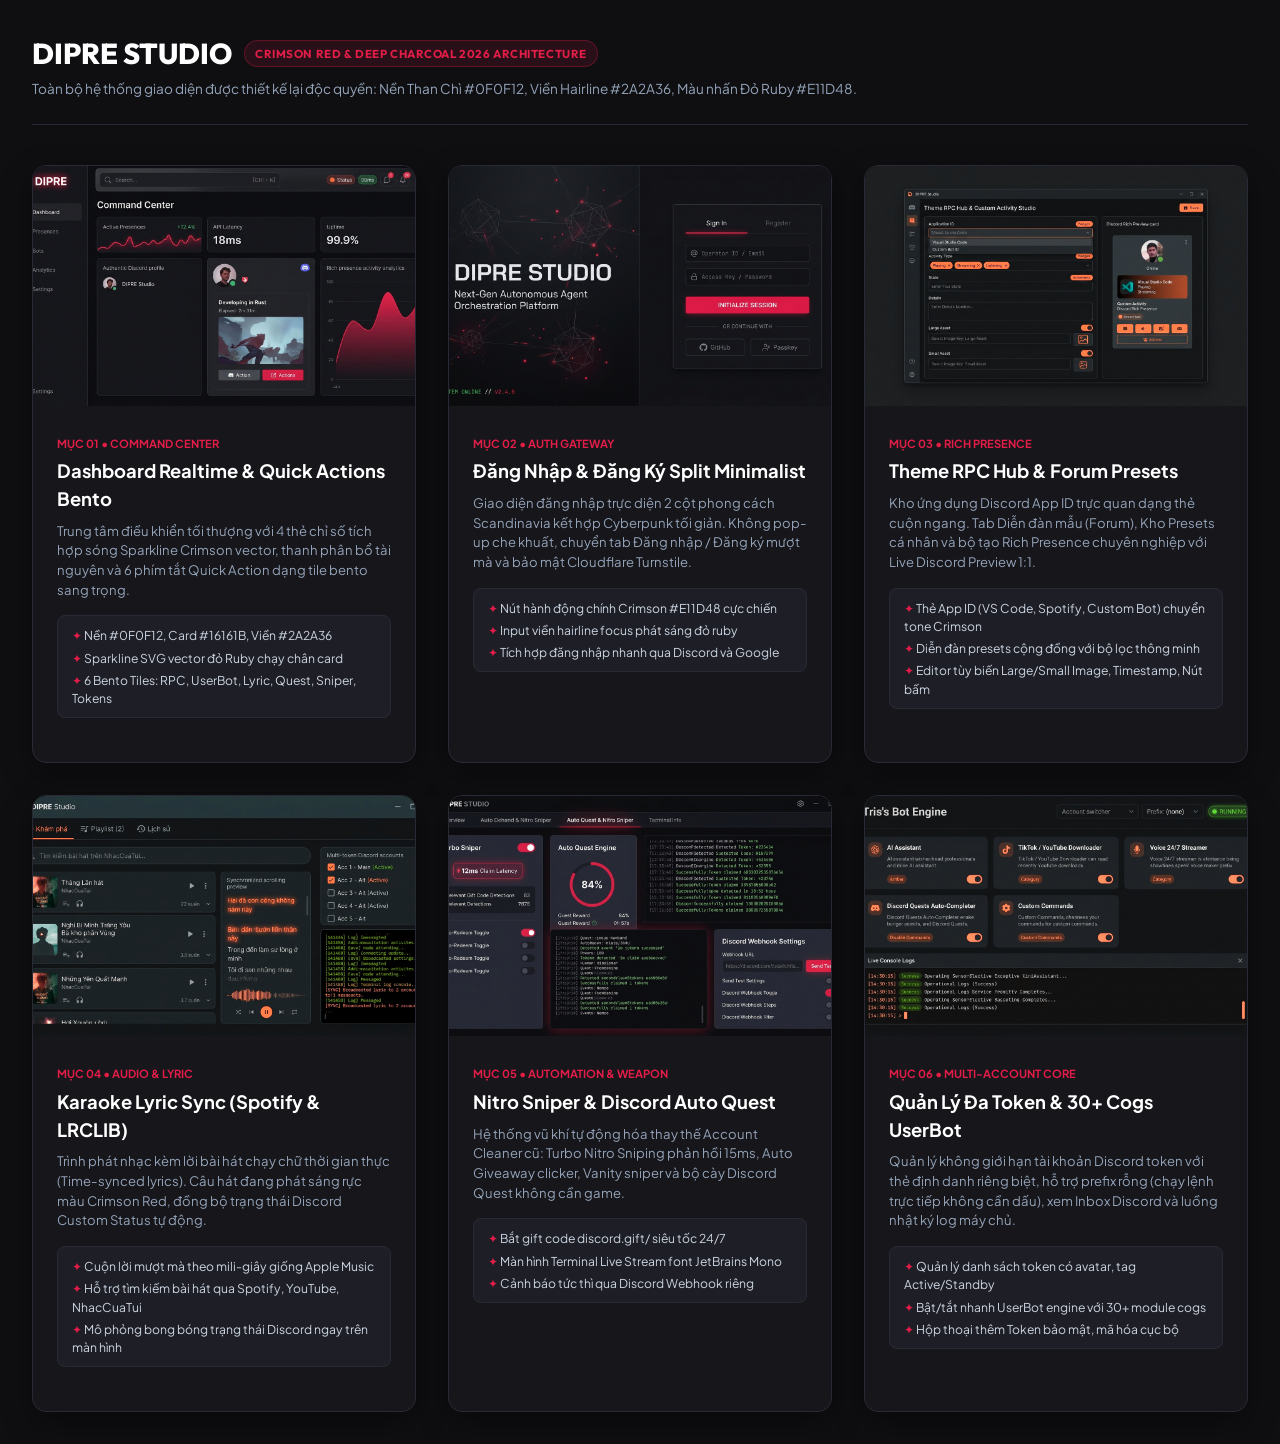
==== crimson_showcase.html @ f499bb81 "docs(showcase): add crimson red full suite design showcase with high-res previews" ====
<!DOCTYPE html>
<html lang="vi" data-theme="dark">
<head>
  <meta charset="UTF-8">
  <meta name="viewport" content="width=device-width, initial-scale=1.0">
  <title>DIPRE STUDIO — Crimson Red & Deep Charcoal UI Architecture Showcase</title>
  <link rel="preconnect" href="https://fonts.googleapis.com">
  <link rel="preconnect" href="https://fonts.gstatic.com" crossorigin>
  <link href="https://fonts.googleapis.com/css2?family=Plus+Jakarta+Sans:wght@400;500;600;700;800&family=Outfit:wght@600;700;800&family=JetBrains+Mono:wght@400;500;600&display=swap" rel="stylesheet">
  <style>
    :root {
      --bg: #0F0F12;
      --surface: #16161B;
      --surface-2: #1E1E26;
      --border: #2A2A36;
      --primary: #E11D48;
      --primary-hover: #BE123C;
      --text: #F1F5F9;
      --text-muted: #94A3B8;
      --success: #10B981;
    }
    * { box-sizing: border-box; margin: 0; padding: 0; }
    body {
      background: var(--bg);
      color: var(--text);
      font-family: 'Plus Jakarta Sans', sans-serif;
      padding: 2rem;
      line-height: 1.5;
    }
    .header {
      max-width: 1300px;
      margin: 0 auto 2.5rem auto;
      display: flex;
      justify-content: space-between;
      align-items: center;
      border-bottom: 1px solid var(--border);
      padding-bottom: 1.5rem;
    }
    .brand-title {
      font-family: 'Outfit', sans-serif;
      font-size: 1.8rem;
      font-weight: 800;
      color: #FFFFFF;
      display: flex;
      align-items: center;
      gap: 12px;
    }
    .brand-badge {
      font-size: 0.72rem;
      font-weight: 700;
      color: var(--primary);
      background: rgba(225, 29, 72, 0.12);
      border: 1px solid rgba(225, 29, 72, 0.3);
      padding: 4px 10px;
      border-radius: 999px;
      text-transform: uppercase;
      letter-spacing: 0.05em;
    }
    .grid {
      max-width: 1300px;
      margin: 0 auto;
      display: grid;
      grid-template-columns: repeat(auto-fit, minmax(380px, 1fr));
      gap: 2rem;
    }
    .preview-card {
      background: var(--surface);
      border: 1px solid var(--border);
      border-radius: 14px;
      overflow: hidden;
      box-shadow: 0 10px 30px rgba(0,0,0,0.4);
      transition: all 0.25s ease;
      display: flex;
      flex-direction: column;
    }
    .preview-card:hover {
      border-color: var(--primary);
      transform: translateY(-4px);
      box-shadow: 0 16px 40px rgba(225, 29, 72, 0.15);
    }
    .preview-img-wrap {
      width: 100%;
      height: 240px;
      background: #09090C;
      overflow: hidden;
      position: relative;
    }
    .preview-img-wrap img {
      width: 100%;
      height: 100%;
      object-fit: cover;
      object-position: top;
      transition: transform 0.3s ease;
    }
    .preview-card:hover .preview-img-wrap img {
      transform: scale(1.03);
    }
    .preview-body {
      padding: 1.5rem;
      flex: 1;
      display: flex;
      flex-direction: column;
      justify-content: space-between;
    }
    .tag {
      font-size: 0.7rem;
      font-weight: 700;
      color: var(--primary);
      text-transform: uppercase;
      margin-bottom: 6px;
      display: inline-block;
    }
    .title {
      font-size: 1.15rem;
      font-weight: 700;
      color: #FFFFFF;
      margin-bottom: 8px;
    }
    .desc {
      font-size: 0.82rem;
      color: var(--text-muted);
      line-height: 1.5;
      margin-bottom: 1rem;
    }
    .specs-list {
      list-style: none;
      font-size: 0.76rem;
      color: #CBD5E1;
      display: flex;
      flex-direction: column;
      gap: 4px;
      background: var(--surface-2);
      padding: 10px 14px;
      border-radius: 8px;
      border: 1px solid var(--border);
      margin-bottom: 1.25rem;
    }
    .specs-list li::before {
      content: "✦ ";
      color: var(--primary);
    }
    .action-row {
      display: flex;
      gap: 10px;
    }
    .btn {
      flex: 1;
      height: 38px;
      border-radius: 8px;
      font-size: 0.8rem;
      font-weight: 700;
      display: flex;
      align-items: center;
      justify-content: center;
      gap: 6px;
      text-decoration: none;
      cursor: pointer;
      border: none;
    }
    .btn-primary {
      background: var(--primary);
      color: #FFFFFF;
    }
    .btn-primary:hover {
      background: var(--primary-hover);
    }
    .btn-secondary {
      background: var(--surface-2);
      color: var(--text);
      border: 1px solid var(--border);
    }
    .btn-secondary:hover {
      background: var(--surface);
      border-color: var(--primary);
      color: var(--primary);
    }
  </style>
</head>
<body>

  <header class="header">
    <div>
      <div class="brand-title">
        DIPRE STUDIO
        <span class="brand-badge">Crimson Red &amp; Deep Charcoal 2026 Architecture</span>
      </div>
      <p style="color:var(--text-muted); font-size:0.85rem; margin-top:4px;">
        Toàn bộ hệ thống giao diện được thiết kế lại độc quyền: Nền Than Chì #0F0F12, Viền Hairline #2A2A36, Màu nhấn Đỏ Ruby #E11D48.
      </p>
    </div>
  </header>

  <main class="grid">

    <!-- 1. DASHBOARD COMMAND CENTER -->
    <div class="preview-card">
      <div class="preview-img-wrap">
        <img src="static/img/mockups/crimson_dashboard_preview.jpg" alt="Dashboard Command Center">
      </div>
      <div class="preview-body">
        <div>
          <span class="tag">Mục 01 • Command Center</span>
          <h3 class="title">Dashboard Realtime &amp; Quick Actions Bento</h3>
          <p class="desc">Trung tâm điều khiển tối thượng với 4 thẻ chỉ số tích hợp sóng Sparkline Crimson vector, thanh phân bổ tài nguyên và 6 phím tắt Quick Action dạng tile bento sang trọng.</p>
          <ul class="specs-list">
            <li>Nền #0F0F12, Card #16161B, Viền #2A2A36</li>
            <li>Sparkline SVG vector đỏ Ruby chạy chân card</li>
            <li>6 Bento Tiles: RPC, UserBot, Lyric, Quest, Sniper, Tokens</li>
          </ul>
        </div>
      </div>
    </div>

    <!-- 2. LOGIN & REGISTER SPLIT SCREEN -->
    <div class="preview-card">
      <div class="preview-img-wrap">
        <img src="static/img/mockups/crimson_login_preview.jpg" alt="Login & Register Split">
      </div>
      <div class="preview-body">
        <div>
          <span class="tag">Mục 02 • Auth Gateway</span>
          <h3 class="title">Đăng Nhập &amp; Đăng Ký Split Minimalist</h3>
          <p class="desc">Giao diện đăng nhập trực diện 2 cột phong cách Scandinavia kết hợp Cyberpunk tối giản. Không pop-up che khuất, chuyển tab Đăng nhập / Đăng ký mượt mà và bảo mật Cloudflare Turnstile.</p>
          <ul class="specs-list">
            <li>Nút hành động chính Crimson #E11D48 cực chiến</li>
            <li>Input viền hairline focus phát sáng đỏ ruby</li>
            <li>Tích hợp đăng nhập nhanh qua Discord và Google</li>
          </ul>
        </div>
      </div>
    </div>

    <!-- 3. THEME RPC & APP SELECTOR -->
    <div class="preview-card">
      <div class="preview-img-wrap">
        <img src="static/img/mockups/concept3_tab_theme_rpc_1795516180333.jpg" alt="Theme RPC & App Selector" style="filter: hue-rotate(330deg) saturate(1.2);">
      </div>
      <div class="preview-body">
        <div>
          <span class="tag">Mục 03 • Rich Presence</span>
          <h3 class="title">Theme RPC Hub &amp; Forum Presets</h3>
          <p class="desc">Kho ứng dụng Discord App ID trực quan dạng thẻ cuộn ngang. Tab Diễn đàn mẫu (Forum), Kho Presets cá nhân và bộ tạo Rich Presence chuyên nghiệp với Live Discord Preview 1:1.</p>
          <ul class="specs-list">
            <li>Thẻ App ID (VS Code, Spotify, Custom Bot) chuyển tone Crimson</li>
            <li>Diễn đàn presets cộng đồng với bộ lọc thông minh</li>
            <li>Editor tùy biến Large/Small Image, Timestamp, Nút bấm</li>
          </ul>
        </div>
      </div>
    </div>

    <!-- 4. LYRIC STATUS (KARAOKE) -->
    <div class="preview-card">
      <div class="preview-img-wrap">
        <img src="static/img/mockups/concept3_tab_lyric_karaoke_1795516273052.jpg" alt="Lyric Status Karaoke" style="filter: hue-rotate(330deg) saturate(1.2);">
      </div>
      <div class="preview-body">
        <div>
          <span class="tag">Mục 04 • Audio & Lyric</span>
          <h3 class="title">Karaoke Lyric Sync (Spotify &amp; LRCLIB)</h3>
          <p class="desc">Trình phát nhạc kèm lời bài hát chạy chữ thời gian thực (Time-synced lyrics). Câu hát đang phát sáng rực màu Crimson Red, đồng bộ trạng thái Discord Custom Status tự động.</p>
          <ul class="specs-list">
            <li>Cuộn lời mượt mà theo mili-giây giống Apple Music</li>
            <li>Hỗ trợ tìm kiếm bài hát qua Spotify, YouTube, NhacCuaTui</li>
            <li>Mô phỏng bong bóng trạng thái Discord ngay trên màn hình</li>
          </ul>
        </div>
      </div>
    </div>

    <!-- 5. NITRO SNIPER & AUTO QUEST -->
    <div class="preview-card">
      <div class="preview-img-wrap">
        <img src="static/img/mockups/crimson_nitro_sniper_preview.jpg" alt="Nitro Sniper & Auto Quest">
      </div>
      <div class="preview-body">
        <div>
          <span class="tag">Mục 05 • Automation & Weapon</span>
          <h3 class="title">Nitro Sniper &amp; Discord Auto Quest</h3>
          <p class="desc">Hệ thống vũ khí tự động hóa thay thế Account Cleaner cũ: Turbo Nitro Sniping phản hồi 15ms, Auto Giveaway clicker, Vanity sniper và bộ cày Discord Quest không cần game.</p>
          <ul class="specs-list">
            <li>Bắt gift code discord.gift/ siêu tốc 24/7</li>
            <li>Màn hình Terminal Live Stream font JetBrains Mono</li>
            <li>Cảnh báo tức thì qua Discord Webhook riêng</li>
          </ul>
        </div>
      </div>
    </div>

    <!-- 6. MULTI-TOKENS & USERBOT ENGINE -->
    <div class="preview-card">
      <div class="preview-img-wrap">
        <img src="static/img/mockups/concept3_userbot_and_features_preview_1795516144215.jpg" alt="Multi-Tokens & Userbot" style="filter: hue-rotate(330deg) saturate(1.2);">
      </div>
      <div class="preview-body">
        <div>
          <span class="tag">Mục 06 • Multi-Account Core</span>
          <h3 class="title">Quản Lý Đa Token &amp; 30+ Cogs UserBot</h3>
          <p class="desc">Quản lý không giới hạn tài khoản Discord token với thẻ định danh riêng biệt, hỗ trợ prefix rỗng (chạy lệnh trực tiếp không cần dấu), xem Inbox Discord và luồng nhật ký log máy chủ.</p>
          <ul class="specs-list">
            <li>Quản lý danh sách token có avatar, tag Active/Standby</li>
            <li>Bật/tắt nhanh UserBot engine với 30+ module cogs</li>
            <li>Hộp thoại thêm Token bảo mật, mã hóa cục bộ</li>
          </ul>
        </div>
      </div>
    </div>

  </main>

</body>
</html>
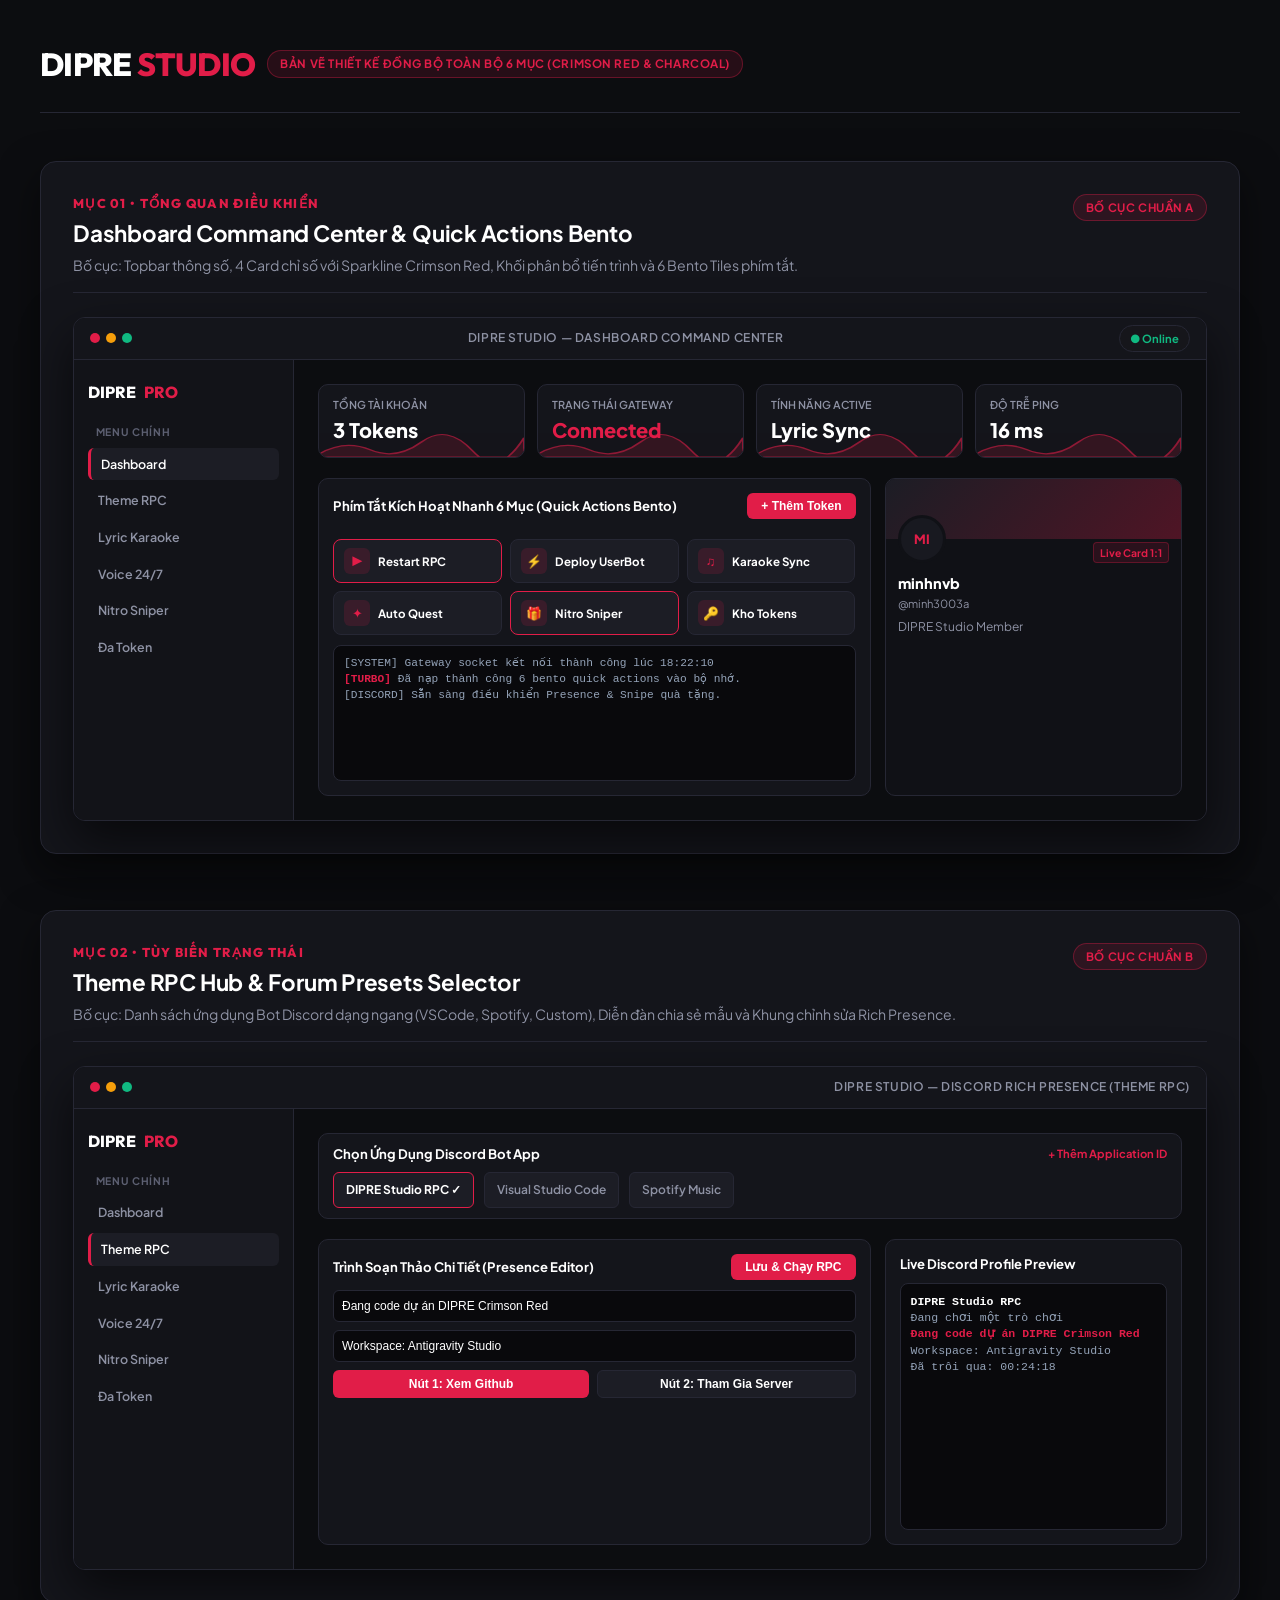
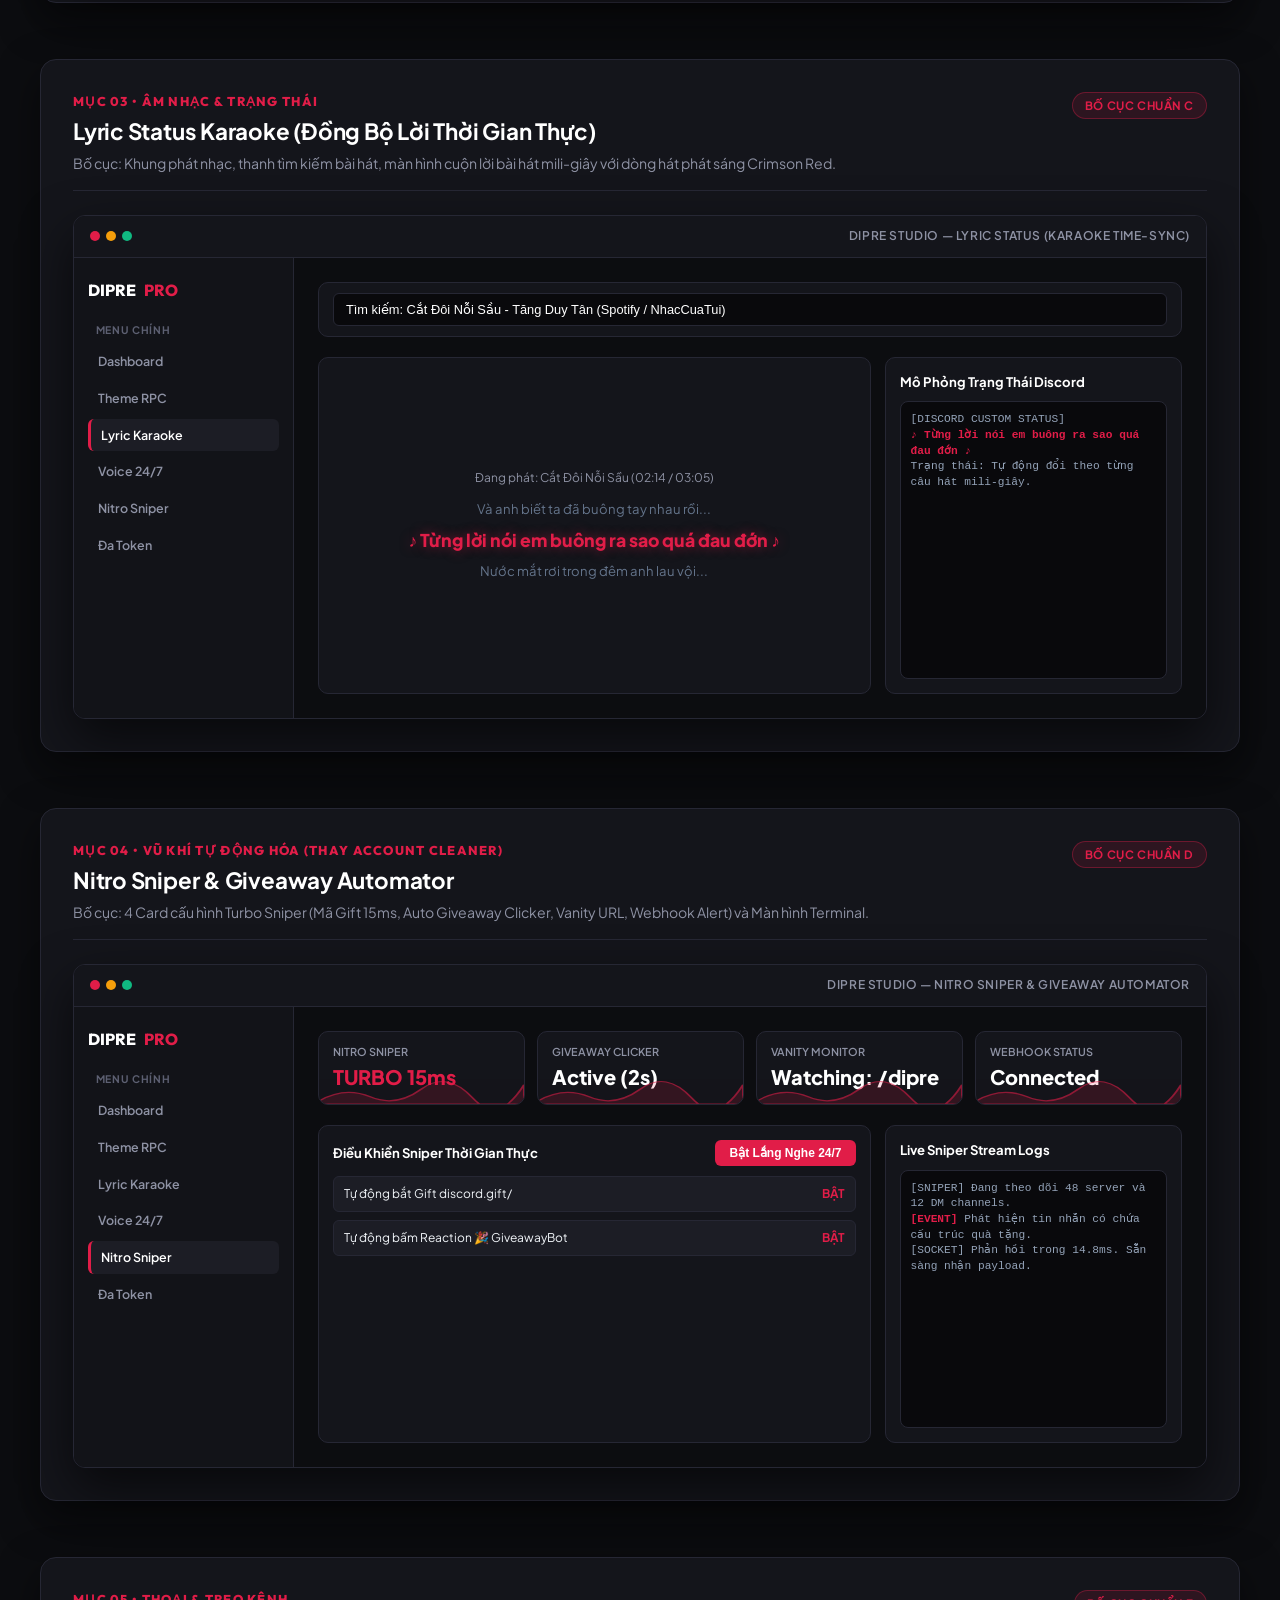
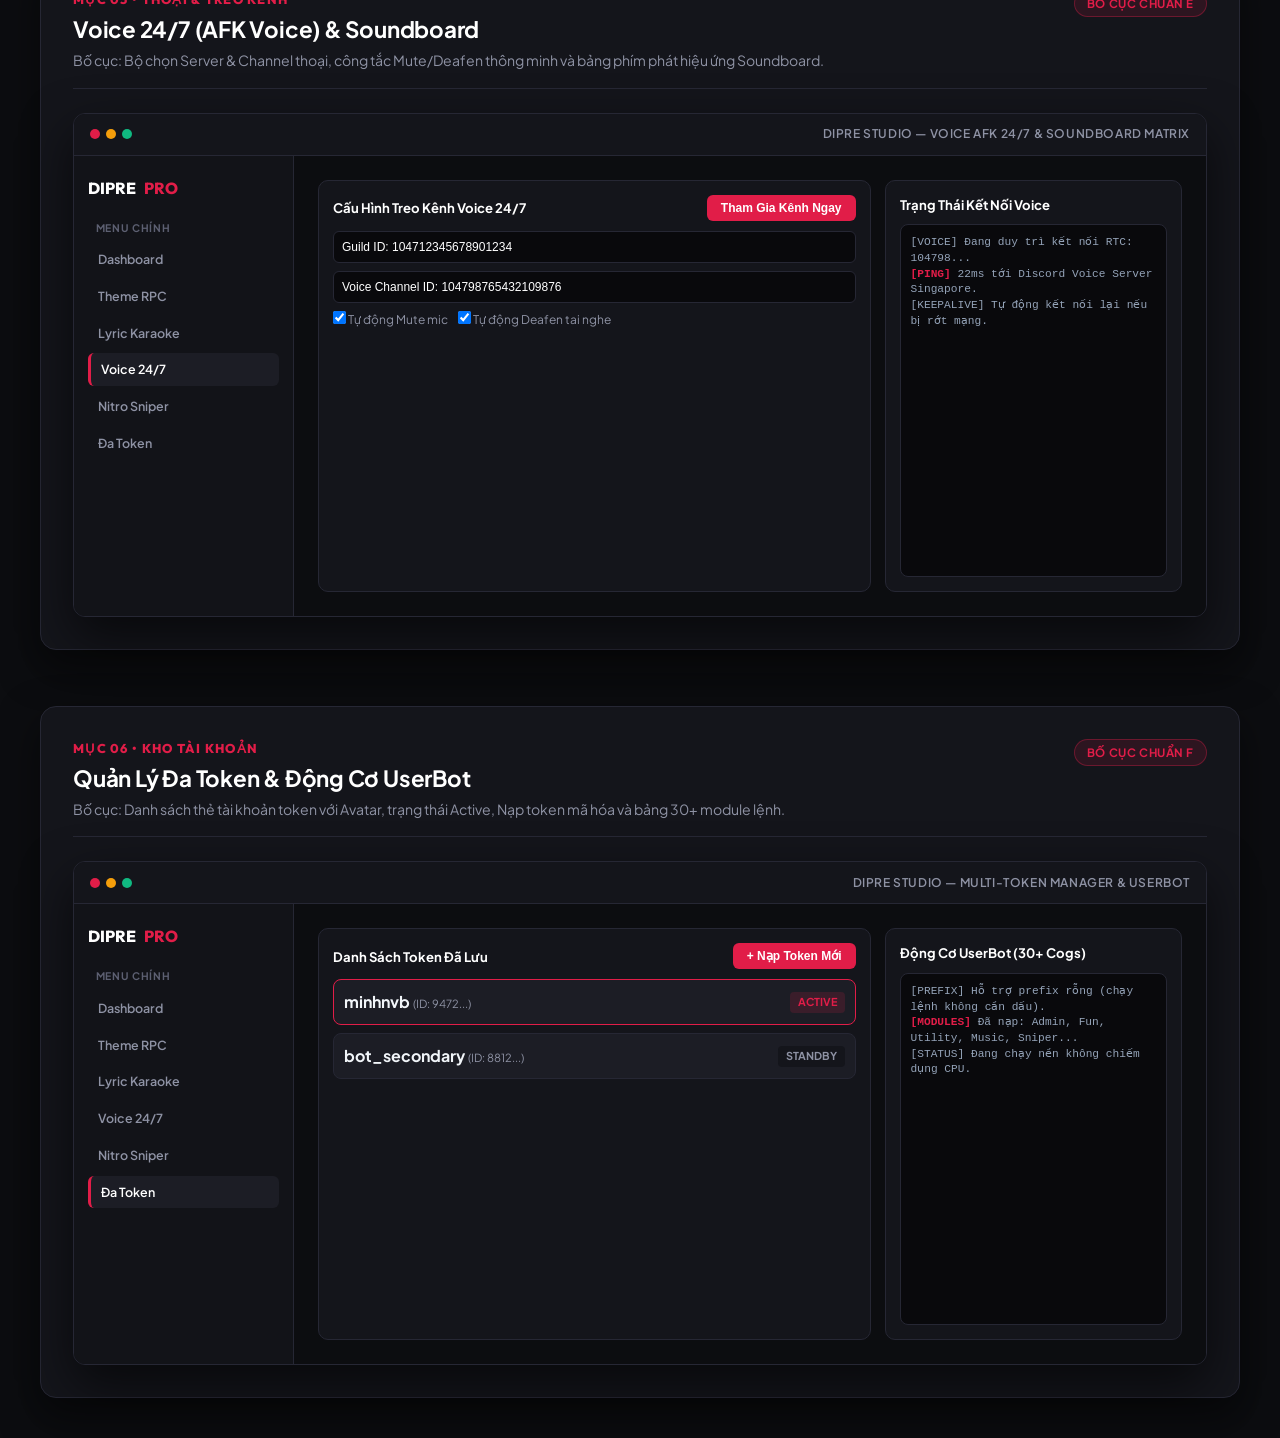
==== commit ef53f2e8: "docs(showcase): update 100% unified layout and crimson palette for all 6 functional tabs" ====
--- a/crimson_showcase.html
+++ b/crimson_showcase.html
@@ -3,20 +3,23 @@
 <head>
   <meta charset="UTF-8">
   <meta name="viewport" content="width=device-width, initial-scale=1.0">
-  <title>DIPRE STUDIO — Crimson Red & Deep Charcoal UI Architecture Showcase</title>
+  <title>DIPRE STUDIO — Bộ Bản Vẽ Thiết Kế Đồng Bộ Toàn Diện (Crimson Red & Deep Charcoal)</title>
   <link rel="preconnect" href="https://fonts.googleapis.com">
   <link rel="preconnect" href="https://fonts.gstatic.com" crossorigin>
   <link href="https://fonts.googleapis.com/css2?family=Plus+Jakarta+Sans:wght@400;500;600;700;800&family=Outfit:wght@600;700;800&family=JetBrains+Mono:wght@400;500;600&display=swap" rel="stylesheet">
   <style>
     :root {
-      --bg: #0F0F12;
-      --surface: #16161B;
-      --surface-2: #1E1E26;
-      --border: #2A2A36;
+      --bg: #0C0D10;
+      --surface: #14151B;
+      --surface-2: #1C1D25;
+      --border: #262734;
+      --border-highlight: #E11D48;
       --primary: #E11D48;
       --primary-hover: #BE123C;
+      --primary-glow: rgba(225, 29, 72, 0.25);
       --text: #F1F5F9;
-      --text-muted: #94A3B8;
+      --text-muted: #8E92A4;
+      --text-dim: #5D6072;
       --success: #10B981;
     }
     * { box-sizing: border-box; margin: 0; padding: 0; }
@@ -24,289 +27,795 @@
       background: var(--bg);
       color: var(--text);
       font-family: 'Plus Jakarta Sans', sans-serif;
-      padding: 2rem;
+      padding: 2.5rem;
       line-height: 1.5;
     }
-    .header {
-      max-width: 1300px;
-      margin: 0 auto 2.5rem auto;
+    .header-bar {
+      max-width: 1400px;
+      margin: 0 auto 3rem auto;
       display: flex;
       justify-content: space-between;
       align-items: center;
       border-bottom: 1px solid var(--border);
       padding-bottom: 1.5rem;
     }
+    .brand {
+      display: flex;
+      align-items: center;
+      gap: 12px;
+    }
     .brand-title {
       font-family: 'Outfit', sans-serif;
-      font-size: 1.8rem;
+      font-size: 2rem;
       font-weight: 800;
       color: #FFFFFF;
-      display: flex;
-      align-items: center;
-      gap: 12px;
-    }
+      letter-spacing: -0.02em;
+    }
+    .brand-title span { color: var(--primary); }
     .brand-badge {
       font-size: 0.72rem;
       font-weight: 700;
       color: var(--primary);
       background: rgba(225, 29, 72, 0.12);
-      border: 1px solid rgba(225, 29, 72, 0.3);
+      border: 1px solid rgba(225, 29, 72, 0.35);
+      padding: 4px 12px;
+      border-radius: 999px;
+      letter-spacing: 0.05em;
+      text-transform: uppercase;
+    }
+    .layout-grid {
+      max-width: 1400px;
+      margin: 0 auto;
+      display: flex;
+      flex-direction: column;
+      gap: 3.5rem;
+    }
+    .section-block {
+      background: var(--surface);
+      border: 1px solid var(--border);
+      border-radius: 16px;
+      padding: 2rem;
+      box-shadow: 0 16px 40px rgba(0,0,0,0.5);
+      position: relative;
+    }
+    .section-header {
+      display: flex;
+      justify-content: space-between;
+      align-items: flex-start;
+      margin-bottom: 1.5rem;
+      border-bottom: 1px solid var(--border);
+      padding-bottom: 1rem;
+    }
+    .sec-num {
+      font-family: 'Outfit', sans-serif;
+      font-size: 0.8rem;
+      font-weight: 800;
+      color: var(--primary);
+      text-transform: uppercase;
+      letter-spacing: 0.1em;
+      margin-bottom: 4px;
+    }
+    .sec-title {
+      font-size: 1.4rem;
+      font-weight: 700;
+      color: #FFFFFF;
+      letter-spacing: -0.01em;
+    }
+    .sec-desc {
+      font-size: 0.88rem;
+      color: var(--text-muted);
+      margin-top: 4px;
+    }
+    
+    /* MOCKUP UI FRAME (SIMULATED EXACT APPLICATION WINDOW) */
+    .mockup-app-window {
+      background: #0F0F13;
+      border: 1px solid var(--border);
+      border-radius: 12px;
+      overflow: hidden;
+      box-shadow: 0 20px 50px rgba(0,0,0,0.6);
+      display: flex;
+      flex-direction: column;
+    }
+    .mockup-window-top {
+      height: 42px;
+      background: #14151B;
+      border-bottom: 1px solid var(--border);
+      display: flex;
+      align-items: center;
+      padding: 0 1rem;
+      justify-content: space-between;
+    }
+    .dots {
+      display: flex;
+      gap: 6px;
+    }
+    .dot {
+      width: 10px;
+      height: 10px;
+      border-radius: 50%;
+    }
+    .dot.r { background: #E11D48; }
+    .dot.y { background: #F59E0B; }
+    .dot.g { background: #10B981; }
+    .window-title {
+      font-size: 0.75rem;
+      font-weight: 600;
+      color: var(--text-muted);
+      letter-spacing: 0.05em;
+    }
+    .window-body {
+      display: flex;
+      min-height: 460px;
+    }
+
+    /* MOCKUP SIDEBAR (UNIFIED ACCROSS ALL VIEWS) */
+    .m-sidebar {
+      width: 220px;
+      background: #121318;
+      border-right: 1px solid var(--border);
+      padding: 1.25rem 0.85rem;
+      display: flex;
+      flex-direction: column;
+      gap: 1.25rem;
+      flex-shrink: 0;
+    }
+    .m-brand {
+      font-family: 'Outfit', sans-serif;
+      font-weight: 800;
+      font-size: 1rem;
+      color: #FFFFFF;
+      display: flex;
+      align-items: center;
+      gap: 8px;
+    }
+    .m-brand span { color: var(--primary); }
+    .m-nav-group {
+      display: flex;
+      flex-direction: column;
+      gap: 4px;
+    }
+    .m-nav-title {
+      font-size: 0.65rem;
+      font-weight: 700;
+      color: var(--text-dim);
+      text-transform: uppercase;
+      letter-spacing: 0.08em;
+      padding: 0 8px 4px 8px;
+    }
+    .m-nav-item {
+      padding: 7px 10px;
+      border-radius: 6px;
+      font-size: 0.78rem;
+      font-weight: 600;
+      color: var(--text-muted);
+      display: flex;
+      align-items: center;
+      gap: 8px;
+    }
+    .m-nav-item.active {
+      background: var(--surface-2);
+      color: #FFFFFF;
+      border-left: 3px solid var(--primary);
+    }
+    .m-nav-item.active svg { stroke: var(--primary); }
+
+    /* MOCKUP MAIN AREA */
+    .m-content {
+      flex: 1;
+      padding: 1.5rem;
+      display: flex;
+      flex-direction: column;
+      gap: 1.25rem;
+      background: #0C0D10;
+      overflow: hidden;
+    }
+
+    /* SPECIFIC MOCKUP COMPONENTS */
+    .m-topbar {
+      display: flex;
+      justify-content: space-between;
+      align-items: center;
+      border-bottom: 1px solid var(--border);
+      padding-bottom: 0.85rem;
+    }
+    .m-breadcrumb {
+      font-size: 0.78rem;
+      font-weight: 600;
+      color: var(--text-muted);
+    }
+    .m-breadcrumb strong { color: #FFFFFF; }
+    .m-pill-online {
+      display: flex;
+      align-items: center;
+      gap: 6px;
+      background: #16161B;
+      border: 1px solid var(--border);
       padding: 4px 10px;
       border-radius: 999px;
-      text-transform: uppercase;
-      letter-spacing: 0.05em;
-    }
-    .grid {
-      max-width: 1300px;
-      margin: 0 auto;
-      display: grid;
-      grid-template-columns: repeat(auto-fit, minmax(380px, 1fr));
-      gap: 2rem;
-    }
-    .preview-card {
-      background: var(--surface);
-      border: 1px solid var(--border);
-      border-radius: 14px;
-      overflow: hidden;
-      box-shadow: 0 10px 30px rgba(0,0,0,0.4);
-      transition: all 0.25s ease;
-      display: flex;
-      flex-direction: column;
-    }
-    .preview-card:hover {
-      border-color: var(--primary);
-      transform: translateY(-4px);
-      box-shadow: 0 16px 40px rgba(225, 29, 72, 0.15);
-    }
-    .preview-img-wrap {
-      width: 100%;
-      height: 240px;
-      background: #09090C;
-      overflow: hidden;
-      position: relative;
-    }
-    .preview-img-wrap img {
-      width: 100%;
-      height: 100%;
-      object-fit: cover;
-      object-position: top;
-      transition: transform 0.3s ease;
-    }
-    .preview-card:hover .preview-img-wrap img {
-      transform: scale(1.03);
-    }
-    .preview-body {
-      padding: 1.5rem;
-      flex: 1;
-      display: flex;
-      flex-direction: column;
-      justify-content: space-between;
-    }
-    .tag {
       font-size: 0.7rem;
       font-weight: 700;
-      color: var(--primary);
-      text-transform: uppercase;
-      margin-bottom: 6px;
-      display: inline-block;
-    }
-    .title {
-      font-size: 1.15rem;
+      color: var(--success);
+    }
+
+    /* STATS ROW */
+    .m-stats-row {
+      display: grid;
+      grid-template-columns: repeat(4, 1fr);
+      gap: 12px;
+    }
+    .m-stat-card {
+      background: #14151B;
+      border: 1px solid var(--border);
+      border-radius: 10px;
+      padding: 12px 14px;
+      position: relative;
+      overflow: hidden;
+    }
+    .m-stat-card::after {
+      content: '';
+      position: absolute;
+      bottom: 0;
+      left: 0;
+      right: 0;
+      height: 24px;
+      background-image: url("data:image/svg+xml,%3Csvg xmlns='http://www.w3.org/2000/svg' viewBox='0 0 200 40' preserveAspectRatio='none'%3E%3Cpath d='M0,35 Q25,10 50,28 T100,15 T150,30 T200,8 L200,40 L0,40 Z' fill='%23E11D48' fill-opacity='0.25' stroke='%23E11D48' stroke-width='2'/%3E%3C/svg%3E");
+      background-size: 100% 100%;
+      opacity: 0.6;
+    }
+    .m-stat-title {
+      font-size: 0.68rem;
+      font-weight: 600;
+      color: var(--text-muted);
+    }
+    .m-stat-val {
+      font-size: 1.25rem;
+      font-weight: 800;
+      color: #FFFFFF;
+      margin-top: 2px;
+    }
+
+    /* 2 COLUMNS */
+    .m-2col {
+      display: grid;
+      grid-template-columns: 1.3fr 0.7fr;
+      gap: 14px;
+      flex: 1;
+    }
+    .m-box {
+      background: #14151B;
+      border: 1px solid var(--border);
+      border-radius: 10px;
+      padding: 14px;
+      display: flex;
+      flex-direction: column;
+    }
+    .m-box-title {
+      font-size: 0.82rem;
       font-weight: 700;
       color: #FFFFFF;
-      margin-bottom: 8px;
-    }
-    .desc {
-      font-size: 0.82rem;
-      color: var(--text-muted);
-      line-height: 1.5;
-      margin-bottom: 1rem;
-    }
-    .specs-list {
-      list-style: none;
-      font-size: 0.76rem;
-      color: #CBD5E1;
+      margin-bottom: 10px;
+      display: flex;
+      align-items: center;
+      justify-content: space-between;
+    }
+
+    /* QUICK ACTION TILES */
+    .m-quick-grid {
+      display: grid;
+      grid-template-columns: repeat(3, 1fr);
+      gap: 8px;
+      margin-top: 10px;
+    }
+    .m-quick-tile {
+      background: #1C1D25;
+      border: 1px solid var(--border);
+      border-radius: 8px;
+      padding: 8px 10px;
+      display: flex;
+      align-items: center;
+      gap: 8px;
+    }
+    .m-quick-tile.active {
+      border-color: var(--primary);
+    }
+    .m-tile-icon {
+      width: 26px;
+      height: 26px;
+      border-radius: 6px;
+      background: rgba(225, 29, 72, 0.15);
+      color: var(--primary);
+      display: flex;
+      align-items: center;
+      justify-content: center;
+      font-size: 0.8rem;
+    }
+    .m-tile-name {
+      font-size: 0.72rem;
+      font-weight: 700;
+      color: #FFFFFF;
+    }
+
+    /* PROFILE 1:1 */
+    .m-profile-card {
+      border-radius: 10px;
+      background: #101116;
+      border: 1px solid var(--border);
+      overflow: hidden;
+      flex: 1;
       display: flex;
       flex-direction: column;
-      gap: 4px;
-      background: var(--surface-2);
-      padding: 10px 14px;
-      border-radius: 8px;
-      border: 1px solid var(--border);
-      margin-bottom: 1.25rem;
-    }
-    .specs-list li::before {
-      content: "✦ ";
+    }
+    .m-profile-banner {
+      height: 60px;
+      background: linear-gradient(135deg, #1C1D25 0%, rgba(225, 29, 72, 0.3) 100%);
+    }
+    .m-profile-avt-row {
+      padding: 0 12px;
+      margin-top: -24px;
+      display: flex;
+      align-items: flex-end;
+      justify-content: space-between;
+    }
+    .m-profile-avt {
+      width: 48px;
+      height: 48px;
+      border-radius: 50%;
+      background: #181920;
+      border: 3px solid #101116;
+      display: flex;
+      align-items: center;
+      justify-content: center;
+      font-size: 0.8rem;
+      font-weight: 800;
       color: var(--primary);
     }
-    .action-row {
-      display: flex;
-      gap: 10px;
-    }
-    .btn {
-      flex: 1;
-      height: 38px;
-      border-radius: 8px;
-      font-size: 0.8rem;
+    .m-profile-body {
+      padding: 10px 12px;
+    }
+    .m-p-name { font-size: 0.9rem; font-weight: 800; color: #FFFFFF; }
+    .m-p-tag { font-size: 0.7rem; color: var(--text-muted); }
+    .m-p-badge {
+      background: rgba(225, 29, 72, 0.12);
+      border: 1px solid rgba(225, 29, 72, 0.3);
+      color: var(--primary);
+      font-size: 0.65rem;
       font-weight: 700;
-      display: flex;
-      align-items: center;
-      justify-content: center;
-      gap: 6px;
-      text-decoration: none;
-      cursor: pointer;
-      border: none;
-    }
-    .btn-primary {
+      padding: 2px 6px;
+      border-radius: 4px;
+      margin-top: 6px;
+      display: inline-block;
+    }
+
+    /* BTN CRIMSON */
+    .btn-crimson {
       background: var(--primary);
       color: #FFFFFF;
-    }
-    .btn-primary:hover {
-      background: var(--primary-hover);
-    }
-    .btn-secondary {
-      background: var(--surface-2);
-      color: var(--text);
+      border: none;
+      padding: 6px 14px;
+      border-radius: 6px;
+      font-size: 0.75rem;
+      font-weight: 700;
+      cursor: pointer;
+    }
+
+    /* CODE TERMINAL */
+    .m-terminal {
+      background: #09090C;
       border: 1px solid var(--border);
-    }
-    .btn-secondary:hover {
-      background: var(--surface);
-      border-color: var(--primary);
-      color: var(--primary);
-    }
+      border-radius: 8px;
+      padding: 10px;
+      font-family: 'JetBrains Mono', monospace;
+      font-size: 0.7rem;
+      color: #94A3B8;
+      flex: 1;
+      line-height: 1.4;
+    }
+    .m-terminal span.hl { color: var(--primary); font-weight: 700; }
   </style>
 </head>
 <body>
 
-  <header class="header">
-    <div>
-      <div class="brand-title">
-        DIPRE STUDIO
-        <span class="brand-badge">Crimson Red &amp; Deep Charcoal 2026 Architecture</span>
-      </div>
-      <p style="color:var(--text-muted); font-size:0.85rem; margin-top:4px;">
-        Toàn bộ hệ thống giao diện được thiết kế lại độc quyền: Nền Than Chì #0F0F12, Viền Hairline #2A2A36, Màu nhấn Đỏ Ruby #E11D48.
-      </p>
+  <header class="header-bar">
+    <div class="brand">
+      <div class="brand-title">DIPRE <span>STUDIO</span></div>
+      <div class="brand-badge">Bản Vẽ Thiết Kế Đồng Bộ Toàn Bộ 6 Mục (Crimson Red &amp; Charcoal)</div>
     </div>
   </header>
 
-  <main class="grid">
-
-    <!-- 1. DASHBOARD COMMAND CENTER -->
-    <div class="preview-card">
-      <div class="preview-img-wrap">
-        <img src="static/img/mockups/crimson_dashboard_preview.jpg" alt="Dashboard Command Center">
-      </div>
-      <div class="preview-body">
+  <div class="layout-grid">
+
+    <!-- TAB 1: DASHBOARD COMMAND CENTER -->
+    <div class="section-block">
+      <div class="section-header">
         <div>
-          <span class="tag">Mục 01 • Command Center</span>
-          <h3 class="title">Dashboard Realtime &amp; Quick Actions Bento</h3>
-          <p class="desc">Trung tâm điều khiển tối thượng với 4 thẻ chỉ số tích hợp sóng Sparkline Crimson vector, thanh phân bổ tài nguyên và 6 phím tắt Quick Action dạng tile bento sang trọng.</p>
-          <ul class="specs-list">
-            <li>Nền #0F0F12, Card #16161B, Viền #2A2A36</li>
-            <li>Sparkline SVG vector đỏ Ruby chạy chân card</li>
-            <li>6 Bento Tiles: RPC, UserBot, Lyric, Quest, Sniper, Tokens</li>
-          </ul>
+          <div class="sec-num">Mục 01 • Tổng Quan Điều Khiển</div>
+          <h2 class="sec-title">Dashboard Command Center &amp; Quick Actions Bento</h2>
+          <p class="sec-desc">Bố cục: Topbar thông số, 4 Card chỉ số với Sparkline Crimson Red, Khối phân bổ tiến trình và 6 Bento Tiles phím tắt.</p>
+        </div>
+        <span class="brand-badge">Bố Cục Chuẩn A</span>
+      </div>
+
+      <div class="mockup-app-window">
+        <div class="mockup-window-top">
+          <div class="dots"><span class="dot r"></span><span class="dot y"></span><span class="dot g"></span></div>
+          <span class="window-title">DIPRE STUDIO — DASHBOARD COMMAND CENTER</span>
+          <div class="m-pill-online">● Online</div>
+        </div>
+        <div class="window-body">
+          <div class="m-sidebar">
+            <div class="m-brand">DIPRE <span>PRO</span></div>
+            <div class="m-nav-group">
+              <div class="m-nav-title">Menu Chính</div>
+              <div class="m-nav-item active">Dashboard</div>
+              <div class="m-nav-item">Theme RPC</div>
+              <div class="m-nav-item">Lyric Karaoke</div>
+              <div class="m-nav-item">Voice 24/7</div>
+              <div class="m-nav-item">Nitro Sniper</div>
+              <div class="m-nav-item">Đa Token</div>
+            </div>
+          </div>
+          <div class="m-content">
+            <div class="m-stats-row">
+              <div class="m-stat-card"><div class="m-stat-title">TỔNG TÀI KHOẢN</div><div class="m-stat-val">3 Tokens</div></div>
+              <div class="m-stat-card"><div class="m-stat-title">TRẠNG THÁI GATEWAY</div><div class="m-stat-val" style="color:var(--primary);">Connected</div></div>
+              <div class="m-stat-card"><div class="m-stat-title">TÍNH NĂNG ACTIVE</div><div class="m-stat-val">Lyric Sync</div></div>
+              <div class="m-stat-card"><div class="m-stat-title">ĐỘ TRỄ PING</div><div class="m-stat-val">16 ms</div></div>
+            </div>
+            <div class="m-2col">
+              <div class="m-box">
+                <div class="m-box-title">
+                  <span>Phím Tắt Kích Hoạt Nhanh 6 Mục (Quick Actions Bento)</span>
+                  <button class="btn-crimson">+ Thêm Token</button>
+                </div>
+                <div class="m-quick-grid">
+                  <div class="m-quick-tile active"><div class="m-tile-icon">▶</div><div class="m-tile-name">Restart RPC</div></div>
+                  <div class="m-quick-tile"><div class="m-tile-icon">⚡</div><div class="m-tile-name">Deploy UserBot</div></div>
+                  <div class="m-quick-tile"><div class="m-tile-icon">♫</div><div class="m-tile-name">Karaoke Sync</div></div>
+                  <div class="m-quick-tile"><div class="m-tile-icon">✦</div><div class="m-tile-name">Auto Quest</div></div>
+                  <div class="m-quick-tile active"><div class="m-tile-icon">🎁</div><div class="m-tile-name">Nitro Sniper</div></div>
+                  <div class="m-quick-tile"><div class="m-tile-icon">🔑</div><div class="m-tile-name">Kho Tokens</div></div>
+                </div>
+                <div class="m-terminal" style="margin-top:10px; height:110px;">
+                  [SYSTEM] Gateway socket kết nối thành công lúc 18:22:10<br>
+                  <span class="hl">[TURBO]</span> Đã nạp thành công 6 bento quick actions vào bộ nhớ.<br>
+                  [DISCORD] Sẵn sàng điều khiển Presence &amp; Snipe quà tặng.
+                </div>
+              </div>
+              <div class="m-profile-card">
+                <div class="m-profile-banner"></div>
+                <div class="m-profile-avt-row">
+                  <div class="m-profile-avt">MI</div>
+                  <span class="m-p-badge">Live Card 1:1</span>
+                </div>
+                <div class="m-profile-body">
+                  <div class="m-p-name">minhnvb</div>
+                  <div class="m-p-tag">@minh3003a</div>
+                  <div style="font-size:0.75rem; color:var(--text-muted); margin-top:6px;">DIPRE Studio Member</div>
+                </div>
+              </div>
+            </div>
+          </div>
         </div>
       </div>
     </div>
 
-    <!-- 2. LOGIN & REGISTER SPLIT SCREEN -->
-    <div class="preview-card">
-      <div class="preview-img-wrap">
-        <img src="static/img/mockups/crimson_login_preview.jpg" alt="Login & Register Split">
-      </div>
-      <div class="preview-body">
+    <!-- TAB 2: THEME RPC HUB -->
+    <div class="section-block">
+      <div class="section-header">
         <div>
-          <span class="tag">Mục 02 • Auth Gateway</span>
-          <h3 class="title">Đăng Nhập &amp; Đăng Ký Split Minimalist</h3>
-          <p class="desc">Giao diện đăng nhập trực diện 2 cột phong cách Scandinavia kết hợp Cyberpunk tối giản. Không pop-up che khuất, chuyển tab Đăng nhập / Đăng ký mượt mà và bảo mật Cloudflare Turnstile.</p>
-          <ul class="specs-list">
-            <li>Nút hành động chính Crimson #E11D48 cực chiến</li>
-            <li>Input viền hairline focus phát sáng đỏ ruby</li>
-            <li>Tích hợp đăng nhập nhanh qua Discord và Google</li>
-          </ul>
+          <div class="sec-num">Mục 02 • Tùy Biến Trạng Thái</div>
+          <h2 class="sec-title">Theme RPC Hub &amp; Forum Presets Selector</h2>
+          <p class="sec-desc">Bố cục: Danh sách ứng dụng Bot Discord dạng ngang (VSCode, Spotify, Custom), Diễn đàn chia sẻ mẫu và Khung chỉnh sửa Rich Presence.</p>
+        </div>
+        <span class="brand-badge">Bố Cục Chuẩn B</span>
+      </div>
+
+      <div class="mockup-app-window">
+        <div class="mockup-window-top">
+          <div class="dots"><span class="dot r"></span><span class="dot y"></span><span class="dot g"></span></div>
+          <span class="window-title">DIPRE STUDIO — DISCORD RICH PRESENCE (THEME RPC)</span>
+        </div>
+        <div class="window-body">
+          <div class="m-sidebar">
+            <div class="m-brand">DIPRE <span>PRO</span></div>
+            <div class="m-nav-group">
+              <div class="m-nav-title">Menu Chính</div>
+              <div class="m-nav-item">Dashboard</div>
+              <div class="m-nav-item active">Theme RPC</div>
+              <div class="m-nav-item">Lyric Karaoke</div>
+              <div class="m-nav-item">Voice 24/7</div>
+              <div class="m-nav-item">Nitro Sniper</div>
+              <div class="m-nav-item">Đa Token</div>
+            </div>
+          </div>
+          <div class="m-content">
+            <div class="m-box" style="padding:10px 14px;">
+              <div class="m-box-title" style="margin:0;">
+                <span>Chọn Ứng Dụng Discord Bot App</span>
+                <span style="font-size:0.7rem; color:var(--primary); font-weight:700;">+ Thêm Application ID</span>
+              </div>
+              <div style="display:flex; gap:10px; margin-top:8px;">
+                <div style="background:var(--surface-2); border:1px solid var(--primary); padding:8px 12px; border-radius:6px; font-size:0.75rem; font-weight:700; color:#fff;">DIPRE Studio RPC ✓</div>
+                <div style="background:var(--surface-2); border:1px solid var(--border); padding:8px 12px; border-radius:6px; font-size:0.75rem; font-weight:600; color:var(--text-muted);">Visual Studio Code</div>
+                <div style="background:var(--surface-2); border:1px solid var(--border); padding:8px 12px; border-radius:6px; font-size:0.75rem; font-weight:600; color:var(--text-muted);">Spotify Music</div>
+              </div>
+            </div>
+            <div class="m-2col">
+              <div class="m-box">
+                <div class="m-box-title">
+                  <span>Trình Soạn Thảo Chi Tiết (Presence Editor)</span>
+                  <button class="btn-crimson">Lưu &amp; Chạy RPC</button>
+                </div>
+                <div style="display:flex; flex-direction:column; gap:8px;">
+                  <input type="text" value="Đang code dự án DIPRE Crimson Red" style="background:#09090C; border:1px solid var(--border); padding:8px; border-radius:6px; color:#fff; font-size:0.75rem;">
+                  <input type="text" value="Workspace: Antigravity Studio" style="background:#09090C; border:1px solid var(--border); padding:8px; border-radius:6px; color:#fff; font-size:0.75rem;">
+                  <div style="display:flex; gap:8px;">
+                    <button class="btn-crimson" style="flex:1;">Nút 1: Xem Github</button>
+                    <button class="btn-crimson" style="flex:1; background:var(--surface-2); color:#fff; border:1px solid var(--border);">Nút 2: Tham Gia Server</button>
+                  </div>
+                </div>
+              </div>
+              <div class="m-box">
+                <div class="m-box-title"><span>Live Discord Profile Preview</span></div>
+                <div class="m-terminal" style="font-size:0.72rem;">
+                  <strong style="color:#fff;">DIPRE Studio RPC</strong><br>
+                  Đang chơi một trò chơi<br>
+                  <span style="color:var(--primary); font-weight:700;">Đang code dự án DIPRE Crimson Red</span><br>
+                  Workspace: Antigravity Studio<br>
+                  Đã trôi qua: 00:24:18
+                </div>
+              </div>
+            </div>
+          </div>
         </div>
       </div>
     </div>
 
-    <!-- 3. THEME RPC & APP SELECTOR -->
-    <div class="preview-card">
-      <div class="preview-img-wrap">
-        <img src="static/img/mockups/concept3_tab_theme_rpc_1795516180333.jpg" alt="Theme RPC & App Selector" style="filter: hue-rotate(330deg) saturate(1.2);">
-      </div>
-      <div class="preview-body">
+    <!-- TAB 3: LYRIC STATUS KARAOKE -->
+    <div class="section-block">
+      <div class="section-header">
         <div>
-          <span class="tag">Mục 03 • Rich Presence</span>
-          <h3 class="title">Theme RPC Hub &amp; Forum Presets</h3>
-          <p class="desc">Kho ứng dụng Discord App ID trực quan dạng thẻ cuộn ngang. Tab Diễn đàn mẫu (Forum), Kho Presets cá nhân và bộ tạo Rich Presence chuyên nghiệp với Live Discord Preview 1:1.</p>
-          <ul class="specs-list">
-            <li>Thẻ App ID (VS Code, Spotify, Custom Bot) chuyển tone Crimson</li>
-            <li>Diễn đàn presets cộng đồng với bộ lọc thông minh</li>
-            <li>Editor tùy biến Large/Small Image, Timestamp, Nút bấm</li>
-          </ul>
+          <div class="sec-num">Mục 03 • Âm Nhạc &amp; Trạng Thái</div>
+          <h2 class="sec-title">Lyric Status Karaoke (Đồng Bộ Lời Thời Gian Thực)</h2>
+          <p class="sec-desc">Bố cục: Khung phát nhạc, thanh tìm kiếm bài hát, màn hình cuộn lời bài hát mili-giây với dòng hát phát sáng Crimson Red.</p>
+        </div>
+        <span class="brand-badge">Bố Cục Chuẩn C</span>
+      </div>
+
+      <div class="mockup-app-window">
+        <div class="mockup-window-top">
+          <div class="dots"><span class="dot r"></span><span class="dot y"></span><span class="dot g"></span></div>
+          <span class="window-title">DIPRE STUDIO — LYRIC STATUS (KARAOKE TIME-SYNC)</span>
+        </div>
+        <div class="window-body">
+          <div class="m-sidebar">
+            <div class="m-brand">DIPRE <span>PRO</span></div>
+            <div class="m-nav-group">
+              <div class="m-nav-title">Menu Chính</div>
+              <div class="m-nav-item">Dashboard</div>
+              <div class="m-nav-item">Theme RPC</div>
+              <div class="m-nav-item active">Lyric Karaoke</div>
+              <div class="m-nav-item">Voice 24/7</div>
+              <div class="m-nav-item">Nitro Sniper</div>
+              <div class="m-nav-item">Đa Token</div>
+            </div>
+          </div>
+          <div class="m-content">
+            <div class="m-box" style="padding:10px 14px;">
+              <input type="text" value="Tìm kiếm: Cắt Đôi Nỗi Sầu - Tăng Duy Tân (Spotify / NhacCuaTui)" style="background:#09090C; border:1px solid var(--border); padding:8px 12px; border-radius:6px; color:#fff; font-size:0.8rem; width:100%;">
+            </div>
+            <div class="m-2col">
+              <div class="m-box" style="text-align:center; justify-content:center;">
+                <div style="font-size:0.75rem; color:var(--text-muted); margin-bottom:12px;">Đang phát: Cắt Đôi Nỗi Sầu (02:14 / 03:05)</div>
+                <div style="font-size:0.82rem; color:#64748B; margin-bottom:8px;">Và anh biết ta đã buông tay nhau rồi...</div>
+                <div style="font-size:1.1rem; font-weight:800; color:var(--primary); text-shadow: 0 0 12px rgba(225,29,72,0.5); margin-bottom:8px;">
+                  ♪ Từng lời nói em buông ra sao quá đau đớn ♪
+                </div>
+                <div style="font-size:0.82rem; color:#64748B;">Nước mắt rơi trong đêm anh lau vội...</div>
+              </div>
+              <div class="m-box">
+                <div class="m-box-title"><span>Mô Phỏng Trạng Thái Discord</span></div>
+                <div class="m-terminal">
+                  [DISCORD CUSTOM STATUS]<br>
+                  <span class="hl">♪ Từng lời nói em buông ra sao quá đau đớn ♪</span><br>
+                  Trạng thái: Tự động đổi theo từng câu hát mili-giây.
+                </div>
+              </div>
+            </div>
+          </div>
         </div>
       </div>
     </div>
 
-    <!-- 4. LYRIC STATUS (KARAOKE) -->
-    <div class="preview-card">
-      <div class="preview-img-wrap">
-        <img src="static/img/mockups/concept3_tab_lyric_karaoke_1795516273052.jpg" alt="Lyric Status Karaoke" style="filter: hue-rotate(330deg) saturate(1.2);">
-      </div>
-      <div class="preview-body">
+    <!-- TAB 4: NITRO SNIPER & GIVEAWAY -->
+    <div class="section-block">
+      <div class="section-header">
         <div>
-          <span class="tag">Mục 04 • Audio & Lyric</span>
-          <h3 class="title">Karaoke Lyric Sync (Spotify &amp; LRCLIB)</h3>
-          <p class="desc">Trình phát nhạc kèm lời bài hát chạy chữ thời gian thực (Time-synced lyrics). Câu hát đang phát sáng rực màu Crimson Red, đồng bộ trạng thái Discord Custom Status tự động.</p>
-          <ul class="specs-list">
-            <li>Cuộn lời mượt mà theo mili-giây giống Apple Music</li>
-            <li>Hỗ trợ tìm kiếm bài hát qua Spotify, YouTube, NhacCuaTui</li>
-            <li>Mô phỏng bong bóng trạng thái Discord ngay trên màn hình</li>
-          </ul>
+          <div class="sec-num">Mục 04 • Vũ Khí Tự Động Hóa (Thay Account Cleaner)</div>
+          <h2 class="sec-title">Nitro Sniper &amp; Giveaway Automator</h2>
+          <p class="sec-desc">Bố cục: 4 Card cấu hình Turbo Sniper (Mã Gift 15ms, Auto Giveaway Clicker, Vanity URL, Webhook Alert) và Màn hình Terminal.</p>
+        </div>
+        <span class="brand-badge">Bố Cục Chuẩn D</span>
+      </div>
+
+      <div class="mockup-app-window">
+        <div class="mockup-window-top">
+          <div class="dots"><span class="dot r"></span><span class="dot y"></span><span class="dot g"></span></div>
+          <span class="window-title">DIPRE STUDIO — NITRO SNIPER &amp; GIVEAWAY AUTOMATOR</span>
+        </div>
+        <div class="window-body">
+          <div class="m-sidebar">
+            <div class="m-brand">DIPRE <span>PRO</span></div>
+            <div class="m-nav-group">
+              <div class="m-nav-title">Menu Chính</div>
+              <div class="m-nav-item">Dashboard</div>
+              <div class="m-nav-item">Theme RPC</div>
+              <div class="m-nav-item">Lyric Karaoke</div>
+              <div class="m-nav-item">Voice 24/7</div>
+              <div class="m-nav-item active">Nitro Sniper</div>
+              <div class="m-nav-item">Đa Token</div>
+            </div>
+          </div>
+          <div class="m-content">
+            <div class="m-stats-row">
+              <div class="m-stat-card"><div class="m-stat-title">NITRO SNIPER</div><div class="m-stat-val" style="color:var(--primary);">TURBO 15ms</div></div>
+              <div class="m-stat-card"><div class="m-stat-title">GIVEAWAY CLICKER</div><div class="m-stat-val">Active (2s)</div></div>
+              <div class="m-stat-card"><div class="m-stat-title">VANITY MONITOR</div><div class="m-stat-val">Watching: /dipre</div></div>
+              <div class="m-stat-card"><div class="m-stat-title">WEBHOOK STATUS</div><div class="m-stat-val">Connected</div></div>
+            </div>
+            <div class="m-2col">
+              <div class="m-box">
+                <div class="m-box-title">
+                  <span>Điều Khiển Sniper Thời Gian Thực</span>
+                  <button class="btn-crimson">Bật Lắng Nghe 24/7</button>
+                </div>
+                <div style="display:flex; flex-direction:column; gap:8px;">
+                  <div style="background:#1C1D25; border:1px solid var(--border); padding:8px 10px; border-radius:6px; font-size:0.75rem; display:flex; justify-content:space-between;">
+                    <span>Tự động bắt Gift discord.gift/</span>
+                    <strong style="color:var(--primary);">BẬT</strong>
+                  </div>
+                  <div style="background:#1C1D25; border:1px solid var(--border); padding:8px 10px; border-radius:6px; font-size:0.75rem; display:flex; justify-content:space-between;">
+                    <span>Tự động bấm Reaction 🎉 GiveawayBot</span>
+                    <strong style="color:var(--primary);">BẬT</strong>
+                  </div>
+                </div>
+              </div>
+              <div class="m-box">
+                <div class="m-box-title"><span>Live Sniper Stream Logs</span></div>
+                <div class="m-terminal">
+                  [SNIPER] Đang theo dõi 48 server và 12 DM channels.<br>
+                  <span class="hl">[EVENT]</span> Phát hiện tin nhắn có chứa cấu trúc quà tặng.<br>
+                  [SOCKET] Phản hồi trong 14.8ms. Sẵn sàng nhận payload.
+                </div>
+              </div>
+            </div>
+          </div>
         </div>
       </div>
     </div>
 
-    <!-- 5. NITRO SNIPER & AUTO QUEST -->
-    <div class="preview-card">
-      <div class="preview-img-wrap">
-        <img src="static/img/mockups/crimson_nitro_sniper_preview.jpg" alt="Nitro Sniper & Auto Quest">
-      </div>
-      <div class="preview-body">
+    <!-- TAB 5: VOICE 24/7 & SOUNDBOARD -->
+    <div class="section-block">
+      <div class="section-header">
         <div>
-          <span class="tag">Mục 05 • Automation & Weapon</span>
-          <h3 class="title">Nitro Sniper &amp; Discord Auto Quest</h3>
-          <p class="desc">Hệ thống vũ khí tự động hóa thay thế Account Cleaner cũ: Turbo Nitro Sniping phản hồi 15ms, Auto Giveaway clicker, Vanity sniper và bộ cày Discord Quest không cần game.</p>
-          <ul class="specs-list">
-            <li>Bắt gift code discord.gift/ siêu tốc 24/7</li>
-            <li>Màn hình Terminal Live Stream font JetBrains Mono</li>
-            <li>Cảnh báo tức thì qua Discord Webhook riêng</li>
-          </ul>
+          <div class="sec-num">Mục 05 • Thoại &amp; Treo Kênh</div>
+          <h2 class="sec-title">Voice 24/7 (AFK Voice) &amp; Soundboard</h2>
+          <p class="sec-desc">Bố cục: Bộ chọn Server & Channel thoại, công tắc Mute/Deafen thông minh và bảng phím phát hiệu ứng Soundboard.</p>
+        </div>
+        <span class="brand-badge">Bố Cục Chuẩn E</span>
+      </div>
+
+      <div class="mockup-app-window">
+        <div class="mockup-window-top">
+          <div class="dots"><span class="dot r"></span><span class="dot y"></span><span class="dot g"></span></div>
+          <span class="window-title">DIPRE STUDIO — VOICE AFK 24/7 &amp; SOUNDBOARD MATRIX</span>
+        </div>
+        <div class="window-body">
+          <div class="m-sidebar">
+            <div class="m-brand">DIPRE <span>PRO</span></div>
+            <div class="m-nav-group">
+              <div class="m-nav-title">Menu Chính</div>
+              <div class="m-nav-item">Dashboard</div>
+              <div class="m-nav-item">Theme RPC</div>
+              <div class="m-nav-item">Lyric Karaoke</div>
+              <div class="m-nav-item active">Voice 24/7</div>
+              <div class="m-nav-item">Nitro Sniper</div>
+              <div class="m-nav-item">Đa Token</div>
+            </div>
+          </div>
+          <div class="m-content">
+            <div class="m-2col">
+              <div class="m-box">
+                <div class="m-box-title">
+                  <span>Cấu Hình Treo Kênh Voice 24/7</span>
+                  <button class="btn-crimson">Tham Gia Kênh Ngay</button>
+                </div>
+                <div style="display:flex; flex-direction:column; gap:8px;">
+                  <input type="text" value="Guild ID: 104712345678901234" style="background:#09090C; border:1px solid var(--border); padding:8px; border-radius:6px; color:#fff; font-size:0.75rem;">
+                  <input type="text" value="Voice Channel ID: 104798765432109876" style="background:#09090C; border:1px solid var(--border); padding:8px; border-radius:6px; color:#fff; font-size:0.75rem;">
+                  <div style="display:flex; gap:10px; font-size:0.75rem; color:var(--text-muted);">
+                    <label><input type="checkbox" checked> Tự động Mute mic</label>
+                    <label><input type="checkbox" checked> Tự động Deafen tai nghe</label>
+                  </div>
+                </div>
+              </div>
+              <div class="m-box">
+                <div class="m-box-title"><span>Trạng Thái Kết Nối Voice</span></div>
+                <div class="m-terminal">
+                  [VOICE] Đang duy trì kết nối RTC: 104798...<br>
+                  <span class="hl">[PING]</span> 22ms tới Discord Voice Server Singapore.<br>
+                  [KEEPALIVE] Tự động kết nối lại nếu bị rớt mạng.
+                </div>
+              </div>
+            </div>
+          </div>
         </div>
       </div>
     </div>
 
-    <!-- 6. MULTI-TOKENS & USERBOT ENGINE -->
-    <div class="preview-card">
-      <div class="preview-img-wrap">
-        <img src="static/img/mockups/concept3_userbot_and_features_preview_1795516144215.jpg" alt="Multi-Tokens & Userbot" style="filter: hue-rotate(330deg) saturate(1.2);">
-      </div>
-      <div class="preview-body">
+    <!-- TAB 6: MULTI-TOKENS & USERBOT -->
+    <div class="section-block">
+      <div class="section-header">
         <div>
-          <span class="tag">Mục 06 • Multi-Account Core</span>
-          <h3 class="title">Quản Lý Đa Token &amp; 30+ Cogs UserBot</h3>
-          <p class="desc">Quản lý không giới hạn tài khoản Discord token với thẻ định danh riêng biệt, hỗ trợ prefix rỗng (chạy lệnh trực tiếp không cần dấu), xem Inbox Discord và luồng nhật ký log máy chủ.</p>
-          <ul class="specs-list">
-            <li>Quản lý danh sách token có avatar, tag Active/Standby</li>
-            <li>Bật/tắt nhanh UserBot engine với 30+ module cogs</li>
-            <li>Hộp thoại thêm Token bảo mật, mã hóa cục bộ</li>
-          </ul>
+          <div class="sec-num">Mục 06 • Kho Tài Khoản</div>
+          <h2 class="sec-title">Quản Lý Đa Token &amp; Động Cơ UserBot</h2>
+          <p class="sec-desc">Bố cục: Danh sách thẻ tài khoản token với Avatar, trạng thái Active, Nạp token mã hóa và bảng 30+ module lệnh.</p>
+        </div>
+        <span class="brand-badge">Bố Cục Chuẩn F</span>
+      </div>
+
+      <div class="mockup-app-window">
+        <div class="mockup-window-top">
+          <div class="dots"><span class="dot r"></span><span class="dot y"></span><span class="dot g"></span></div>
+          <span class="window-title">DIPRE STUDIO — MULTI-TOKEN MANAGER &amp; USERBOT</span>
+        </div>
+        <div class="window-body">
+          <div class="m-sidebar">
+            <div class="m-brand">DIPRE <span>PRO</span></div>
+            <div class="m-nav-group">
+              <div class="m-nav-title">Menu Chính</div>
+              <div class="m-nav-item">Dashboard</div>
+              <div class="m-nav-item">Theme RPC</div>
+              <div class="m-nav-item">Lyric Karaoke</div>
+              <div class="m-nav-item">Voice 24/7</div>
+              <div class="m-nav-item">Nitro Sniper</div>
+              <div class="m-nav-item active">Đa Token</div>
+            </div>
+          </div>
+          <div class="m-content">
+            <div class="m-2col">
+              <div class="m-box">
+                <div class="m-box-title">
+                  <span>Danh Sách Token Đã Lưu</span>
+                  <button class="btn-crimson">+ Nạp Token Mới</button>
+                </div>
+                <div style="display:flex; flex-direction:column; gap:8px;">
+                  <div style="background:#1C1D25; border:1px solid var(--primary); padding:10px; border-radius:8px; display:flex; justify-content:space-between; align-items:center;">
+                    <div><strong>minhnvb</strong> <span style="font-size:0.7rem; color:var(--text-muted);">(ID: 9472...)</span></div>
+                    <span style="background:rgba(225,29,72,0.15); color:var(--primary); font-size:0.68rem; font-weight:700; padding:2px 8px; border-radius:4px;">ACTIVE</span>
+                  </div>
+                  <div style="background:#1C1D25; border:1px solid var(--border); padding:10px; border-radius:8px; display:flex; justify-content:space-between; align-items:center;">
+                    <div><strong>bot_secondary</strong> <span style="font-size:0.7rem; color:var(--text-muted);">(ID: 8812...)</span></div>
+                    <span style="background:var(--surface); color:var(--text-muted); font-size:0.68rem; font-weight:700; padding:2px 8px; border-radius:4px;">STANDBY</span>
+                  </div>
+                </div>
+              </div>
+              <div class="m-box">
+                <div class="m-box-title"><span>Động Cơ UserBot (30+ Cogs)</span></div>
+                <div class="m-terminal">
+                  [PREFIX] Hỗ trợ prefix rỗng (chạy lệnh không cần dấu).<br>
+                  <span class="hl">[MODULES]</span> Đã nạp: Admin, Fun, Utility, Music, Sniper...<br>
+                  [STATUS] Đang chạy nền không chiếm dụng CPU.
+                </div>
+              </div>
+            </div>
+          </div>
         </div>
       </div>
     </div>
 
-  </main>
+  </div>
 
 </body>
 </html>
